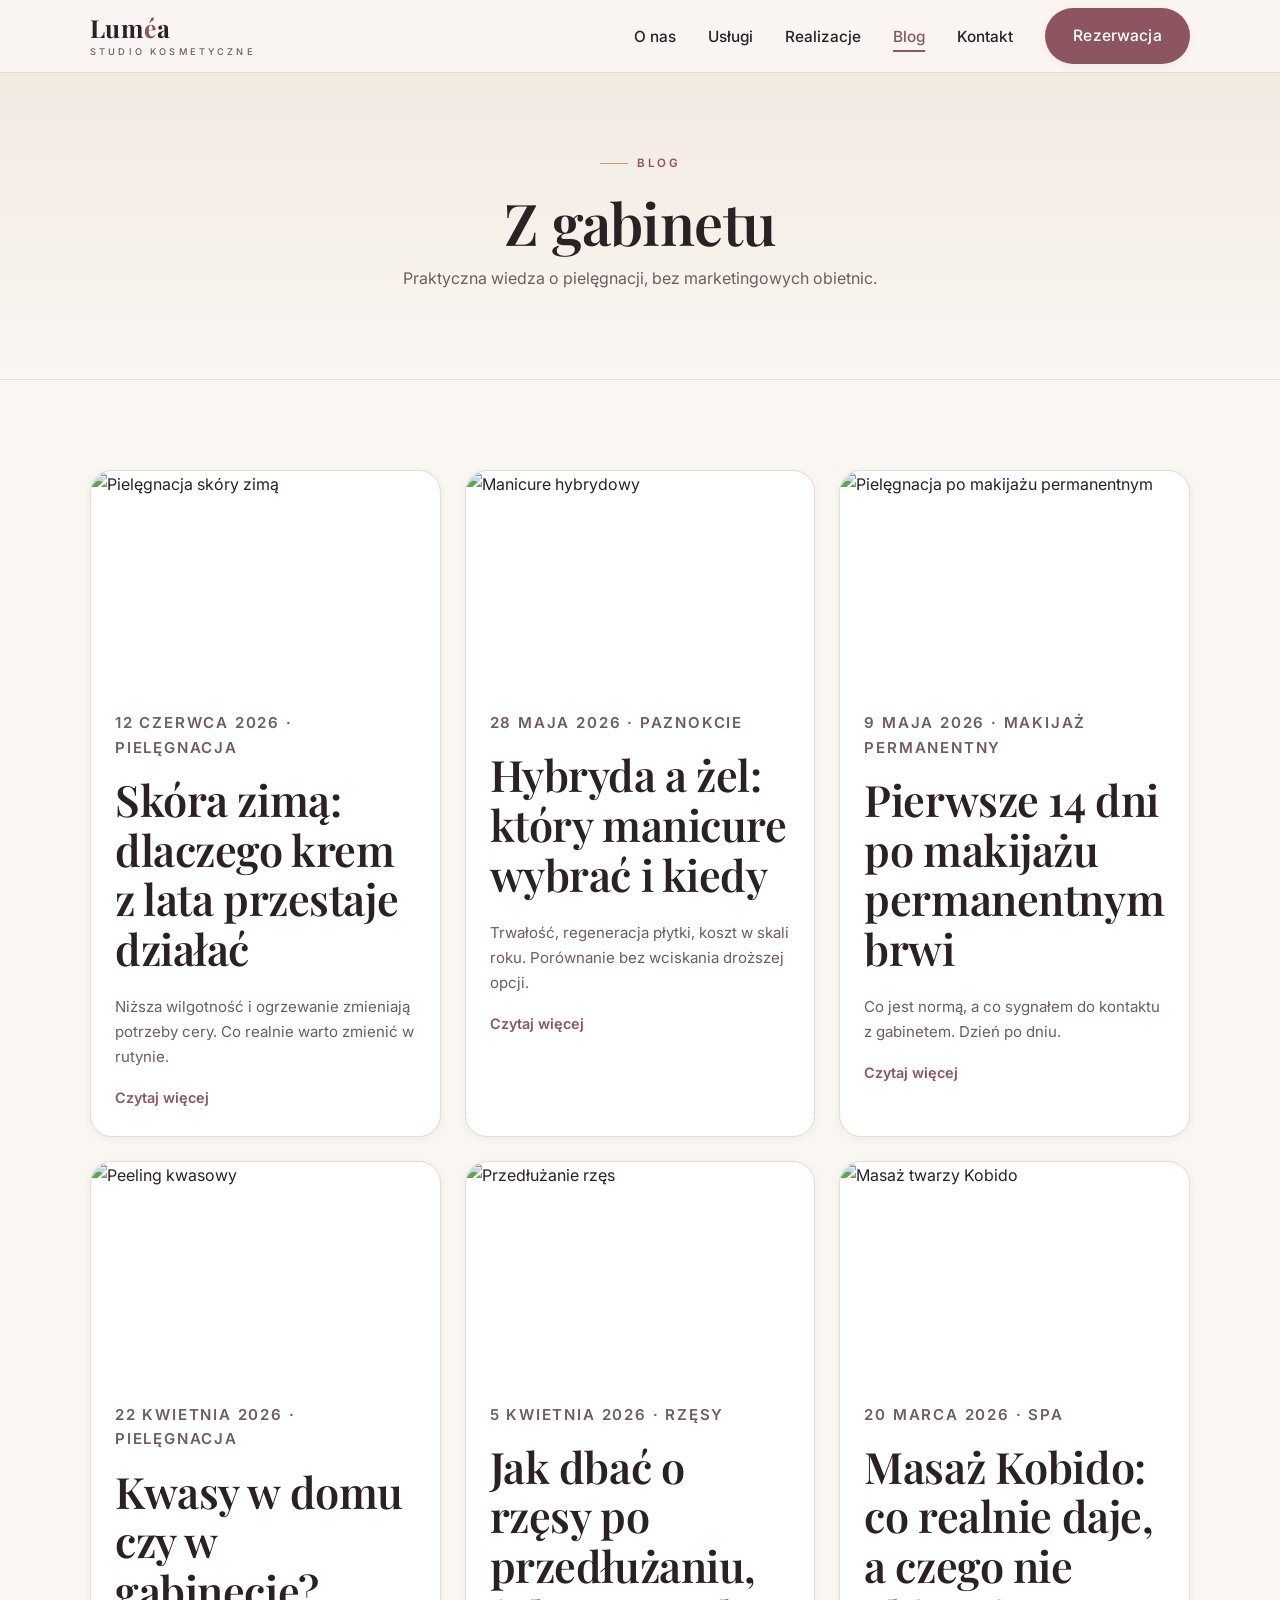
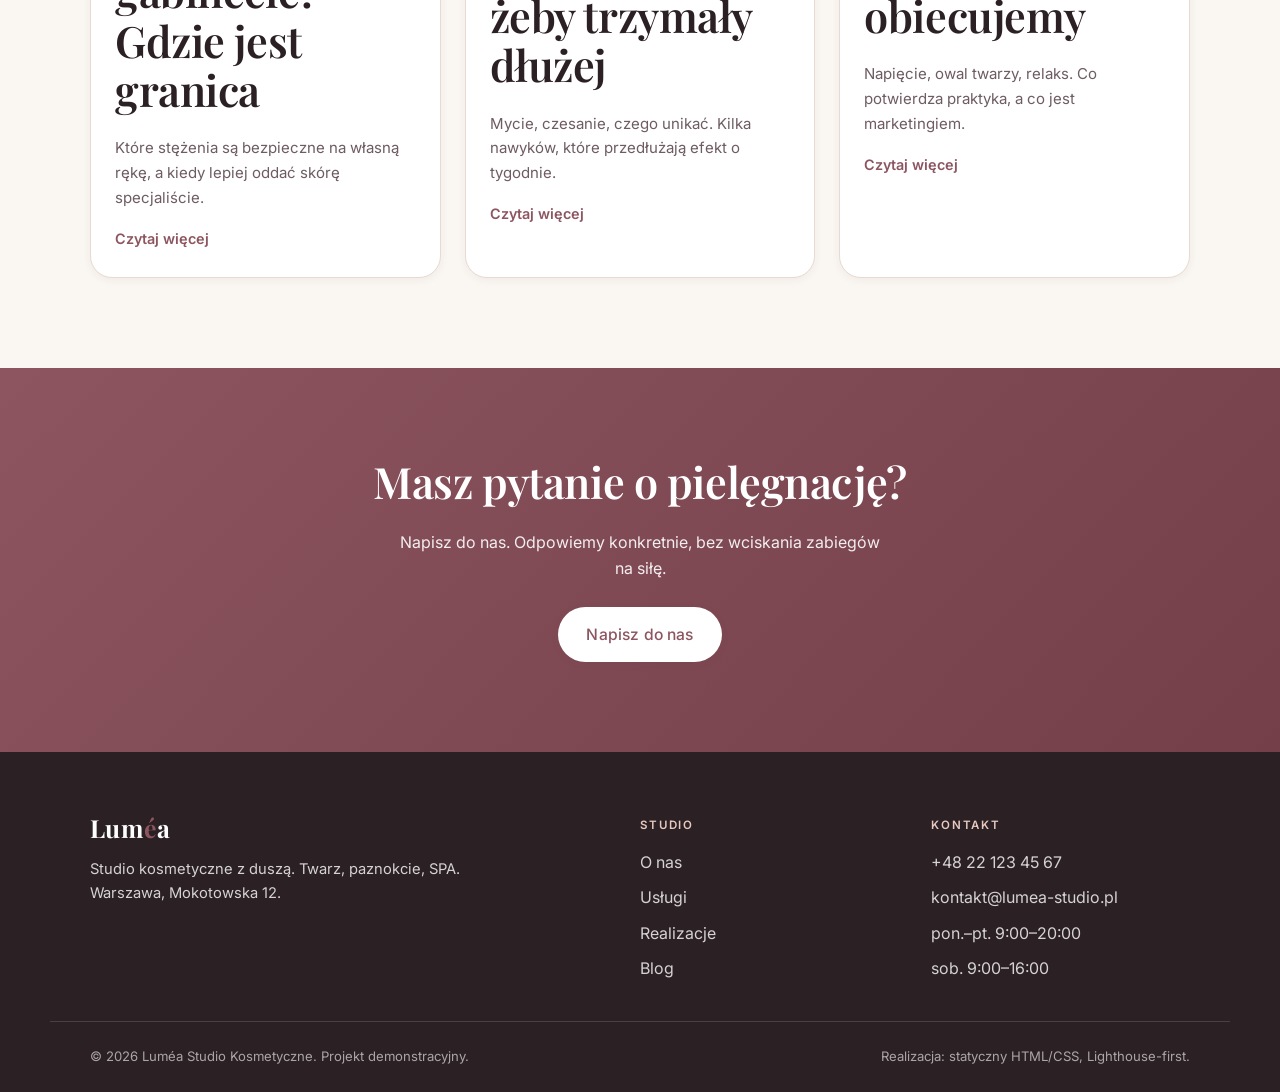
==== blog.html @ c66c1722 "Convert demo to a six-page site Client brief asks for 6 separate zakładki, so split the single-page " ====
<!DOCTYPE html>
<html lang="pl">
<head>
  <meta charset="UTF-8">
  <meta name="viewport" content="width=device-width, initial-scale=1">

  <title>Blog — porady kosmetyczne | Luméa Studio Kosmetyczne</title>
  <meta name="description" content="Praktyczna wiedza o pielęgnacji twarzy, paznokci i makijażu permanentnym, bez marketingowych obietnic. Blog studia kosmetycznego Luméa z Warszawy.">
  <meta name="theme-color" content="#8C5560">
  <link rel="canonical" href="https://lumea-studio.pl/blog.html">

  <meta property="og:type" content="website">
  <meta property="og:locale" content="pl_PL">
  <meta property="og:site_name" content="Luméa Studio Kosmetyczne">
  <meta property="og:title" content="Blog — porady kosmetyczne | Luméa">
  <meta property="og:description" content="Praktyczna wiedza o pielęgnacji, bez marketingowych obietnic.">
  <meta property="og:url" content="https://lumea-studio.pl/blog.html">

  <link rel="icon" href="favicon.svg" type="image/svg+xml">
  <link rel="preconnect" href="https://fonts.googleapis.com">
  <link rel="preconnect" href="https://fonts.gstatic.com" crossorigin>
  <link rel="stylesheet" href="https://fonts.googleapis.com/css2?family=Inter:wght@300;400;500;600&family=Playfair+Display:wght@500;600;700&display=optional">
  <link rel="stylesheet" href="css/styles.css">
</head>
<body>
  <a class="skip-link" href="#tresc">Przejdź do treści</a>

  <header class="site-header" id="top">
    <div class="container header-inner">
      <a class="brand" href="index.html">
        Lum<span class="brand-accent">é</span>a
        <small>studio kosmetyczne</small>
      </a>
      <nav class="main-nav" aria-label="Nawigacja główna">
        <button class="nav-toggle" aria-expanded="false" aria-controls="nav-list" aria-label="Otwórz menu">
          <span class="nav-toggle-bar"></span>
          <span class="nav-toggle-bar"></span>
          <span class="nav-toggle-bar"></span>
        </button>
        <ul class="nav-list" id="nav-list">
          <li><a href="o-nas.html">O nas</a></li>
          <li><a href="uslugi.html">Usługi</a></li>
          <li><a href="realizacje.html">Realizacje</a></li>
          <li><a href="blog.html" aria-current="page">Blog</a></li>
          <li><a href="kontakt.html">Kontakt</a></li>
          <li><a class="btn btn-primary nav-cta" href="kontakt.html">Rezerwacja</a></li>
        </ul>
      </nav>
    </div>
  </header>

  <main id="tresc">
    <section class="page-header">
      <div class="container">
        <p class="eyebrow">Blog</p>
        <h1>Z gabinetu</h1>
        <p class="page-header-sub">Praktyczna wiedza o pielęgnacji, bez marketingowych obietnic.</p>
      </div>
    </section>

    <section class="blog section" aria-label="Wpisy na blogu">
      <div class="container">
        <ul class="blog-grid">
          <li class="blog-card">
            <a href="blog.html" class="blog-link">
              <div class="blog-media">
                <img src="https://images.unsplash.com/photo-1521590832167-7bcbfaa6381f?auto=format&fit=crop&w=800&h=520&q=70" width="800" height="520" alt="Pielęgnacja skóry zimą" loading="lazy" decoding="async">
              </div>
              <div class="blog-body">
                <p class="blog-meta">12 czerwca 2026 · Pielęgnacja</p>
                <h2>Skóra zimą: dlaczego krem z lata przestaje działać</h2>
                <p>Niższa wilgotność i ogrzewanie zmieniają potrzeby cery. Co realnie warto zmienić w rutynie.</p>
                <span class="blog-more">Czytaj więcej</span>
              </div>
            </a>
          </li>
          <li class="blog-card">
            <a href="blog.html" class="blog-link">
              <div class="blog-media">
                <img src="https://images.unsplash.com/photo-1512496015851-a90fb38ba796?auto=format&fit=crop&w=800&h=520&q=70" width="800" height="520" alt="Manicure hybrydowy" loading="lazy" decoding="async">
              </div>
              <div class="blog-body">
                <p class="blog-meta">28 maja 2026 · Paznokcie</p>
                <h2>Hybryda a żel: który manicure wybrać i kiedy</h2>
                <p>Trwałość, regeneracja płytki, koszt w skali roku. Porównanie bez wciskania droższej opcji.</p>
                <span class="blog-more">Czytaj więcej</span>
              </div>
            </a>
          </li>
          <li class="blog-card">
            <a href="blog.html" class="blog-link">
              <div class="blog-media">
                <img src="https://images.unsplash.com/photo-1587729927069-ef3b7a5ab9b4?auto=format&fit=crop&w=800&h=520&q=70" width="800" height="520" alt="Pielęgnacja po makijażu permanentnym" loading="lazy" decoding="async">
              </div>
              <div class="blog-body">
                <p class="blog-meta">9 maja 2026 · Makijaż permanentny</p>
                <h2>Pierwsze 14 dni po makijażu permanentnym brwi</h2>
                <p>Co jest normą, a co sygnałem do kontaktu z gabinetem. Dzień po dniu.</p>
                <span class="blog-more">Czytaj więcej</span>
              </div>
            </a>
          </li>
          <li class="blog-card">
            <a href="blog.html" class="blog-link">
              <div class="blog-media">
                <img src="https://images.unsplash.com/photo-1706795033728-9232ef548a16?auto=format&fit=crop&w=800&h=520&q=70" width="800" height="520" alt="Peeling kwasowy" loading="lazy" decoding="async">
              </div>
              <div class="blog-body">
                <p class="blog-meta">22 kwietnia 2026 · Pielęgnacja</p>
                <h2>Kwasy w domu czy w gabinecie? Gdzie jest granica</h2>
                <p>Które stężenia są bezpieczne na własną rękę, a kiedy lepiej oddać skórę specjaliście.</p>
                <span class="blog-more">Czytaj więcej</span>
              </div>
            </a>
          </li>
          <li class="blog-card">
            <a href="blog.html" class="blog-link">
              <div class="blog-media">
                <img src="https://images.unsplash.com/photo-1634449571010-02389ed0f9b0?auto=format&fit=crop&w=800&h=520&q=70" width="800" height="520" alt="Przedłużanie rzęs" loading="lazy" decoding="async">
              </div>
              <div class="blog-body">
                <p class="blog-meta">5 kwietnia 2026 · Rzęsy</p>
                <h2>Jak dbać o rzęsy po przedłużaniu, żeby trzymały dłużej</h2>
                <p>Mycie, czesanie, czego unikać. Kilka nawyków, które przedłużają efekt o tygodnie.</p>
                <span class="blog-more">Czytaj więcej</span>
              </div>
            </a>
          </li>
          <li class="blog-card">
            <a href="blog.html" class="blog-link">
              <div class="blog-media">
                <img src="https://images.unsplash.com/photo-1531299244174-d247dd4e5a66?auto=format&fit=crop&w=800&h=520&q=70" width="800" height="520" alt="Masaż twarzy Kobido" loading="lazy" decoding="async">
              </div>
              <div class="blog-body">
                <p class="blog-meta">20 marca 2026 · SPA</p>
                <h2>Masaż Kobido: co realnie daje, a czego nie obiecujemy</h2>
                <p>Napięcie, owal twarzy, relaks. Co potwierdza praktyka, a co jest marketingiem.</p>
                <span class="blog-more">Czytaj więcej</span>
              </div>
            </a>
          </li>
        </ul>
      </div>
    </section>

    <section class="cta-band section">
      <div class="container">
        <h2>Masz pytanie o pielęgnację?</h2>
        <p>Napisz do nas. Odpowiemy konkretnie, bez wciskania zabiegów na siłę.</p>
        <a class="btn btn-primary" href="kontakt.html">Napisz do nas</a>
      </div>
    </section>
  </main>

  <footer class="site-footer">
    <div class="container footer-grid">
      <div class="footer-brand">
        <p class="brand">Lum<span class="brand-accent">é</span>a</p>
        <p>Studio kosmetyczne z duszą. Twarz, paznokcie, SPA. Warszawa, Mokotowska 12.</p>
      </div>
      <nav class="footer-nav" aria-label="Stopka">
        <p class="footer-head">Studio</p>
        <ul>
          <li><a href="o-nas.html">O nas</a></li>
          <li><a href="uslugi.html">Usługi</a></li>
          <li><a href="realizacje.html">Realizacje</a></li>
          <li><a href="blog.html">Blog</a></li>
        </ul>
      </nav>
      <div class="footer-contact">
        <p class="footer-head">Kontakt</p>
        <ul>
          <li><a href="tel:+48221234567">+48 22 123 45 67</a></li>
          <li><a href="mailto:kontakt@lumea-studio.pl">kontakt@lumea-studio.pl</a></li>
          <li>pon.–pt. 9:00–20:00</li>
          <li>sob. 9:00–16:00</li>
        </ul>
      </div>
    </div>
    <div class="container footer-bottom">
      <p>© 2026 Luméa Studio Kosmetyczne. Projekt demonstracyjny.</p>
      <p>Realizacja: statyczny HTML/CSS, Lighthouse-first.</p>
    </div>
  </footer>

  <script src="js/main.js" defer></script>
</body>
</html>
---- css/styles.css ----
/* =========================================================
   Luméa — premium beauty salon demo
   Design tokens, mobile-first, Soft-UI premium aesthetic
   ========================================================= */

:root {
  /* Palette: ivory + espresso + rose-gold + warm gold accent */
  --ivory: #FAF6F2;
  --cream: #F2E9E1;
  --white: #FFFFFF;
  --ink: #2B2024;          /* primary text, ~13:1 on ivory */
  --ink-soft: #6E5C61;     /* secondary text */
  --rose: #B0727C;         /* brand tint */
  --rose-deep: #8C5560;    /* filled buttons / links, white text AA 5.8:1 */
  --rose-press: #743f49;
  --gold: #BFA06A;         /* thin flourishes, eyebrow lines */
  --border: #E8DAD2;
  --shadow-sm: 0 2px 8px rgba(74, 47, 53, .06);
  --shadow-md: 0 12px 32px rgba(74, 47, 53, .12);
  --shadow-lg: 0 24px 60px rgba(74, 47, 53, .18);

  --radius: 14px;
  --radius-lg: 22px;

  --font-display: "Playfair Display", Georgia, "Times New Roman", serif;
  --font-body: "Inter", system-ui, -apple-system, "Segoe UI", Roboto, sans-serif;

  --container: 1180px;
  --space-section: clamp(3.5rem, 7vw, 6.5rem);

  --ease: cubic-bezier(.22, .61, .36, 1);
}

/* ---------- Reset / base ---------- */
*, *::before, *::after { box-sizing: border-box; }

html { scroll-behavior: smooth; -webkit-text-size-adjust: 100%; }

body {
  margin: 0;
  font-family: var(--font-body);
  font-size: 1rem;
  line-height: 1.65;
  color: var(--ink);
  background: var(--ivory);
  -webkit-font-smoothing: antialiased;
}

img, iframe { display: block; max-width: 100%; }
img { height: auto; }

a { color: var(--rose-deep); text-decoration: none; transition: color .2s var(--ease); }
a:hover { color: var(--rose-press); }

h1, h2, h3 {
  font-family: var(--font-display);
  font-weight: 600;
  line-height: 1.15;
  color: var(--ink);
  margin: 0 0 .5em;
  letter-spacing: -.01em;
}

h1 { font-size: clamp(2.2rem, 6vw, 3.6rem); }
h2 { font-size: clamp(1.8rem, 4vw, 2.7rem); }
h3 { font-size: 1.3rem; }

p { margin: 0 0 1rem; }

:focus-visible {
  outline: 3px solid var(--rose-deep);
  outline-offset: 3px;
  border-radius: 4px;
}

.container {
  width: 100%;
  max-width: var(--container);
  margin-inline: auto;
  padding-inline: clamp(1.1rem, 4vw, 2.5rem);
}

.section { padding-block: var(--space-section); }
.section-muted { background: var(--cream); }

.eyebrow {
  display: inline-flex;
  align-items: center;
  gap: .6rem;
  font-family: var(--font-body);
  text-transform: uppercase;
  letter-spacing: .22em;
  font-size: .72rem;
  font-weight: 600;
  color: var(--rose-deep);
  margin: 0 0 1rem;
}
.eyebrow::before {
  content: "";
  width: 28px;
  height: 1px;
  background: var(--gold);
}

.section-head { max-width: 640px; margin-bottom: clamp(2rem, 4vw, 3rem); }
.section-sub { color: var(--ink-soft); margin: 0; }

.skip-link {
  position: absolute;
  left: -999px;
  top: 0;
  background: var(--ink);
  color: var(--white);
  padding: .7rem 1.1rem;
  border-radius: 0 0 var(--radius) 0;
  z-index: 200;
}
.skip-link:focus { left: 0; color: var(--white); }

/* ---------- Buttons ---------- */
.btn {
  display: inline-flex;
  align-items: center;
  justify-content: center;
  gap: .5rem;
  min-height: 48px;
  padding: .85rem 1.7rem;
  border-radius: 999px;
  font-weight: 500;
  font-size: .98rem;
  letter-spacing: .01em;
  cursor: pointer;
  border: 1px solid transparent;
  transition: transform .2s var(--ease), background-color .2s var(--ease), box-shadow .2s var(--ease), color .2s var(--ease);
}
.btn:active { transform: translateY(1px) scale(.99); }

.btn-primary {
  background: var(--rose-deep);
  color: var(--white);
  box-shadow: var(--shadow-sm);
}
.btn-primary:hover { background: var(--rose-press); color: var(--white); box-shadow: var(--shadow-md); }

.btn-ghost {
  background: transparent;
  color: var(--white);
  border-color: rgba(255, 255, 255, .7);
}
.btn-ghost:hover { background: rgba(255, 255, 255, .14); color: var(--white); }

.btn-block { width: 100%; }

/* ---------- Header / nav ---------- */
.site-header {
  position: sticky;
  top: 0;
  z-index: 100;
  background: rgba(250, 246, 242, .9);
  backdrop-filter: saturate(140%) blur(10px);
  border-bottom: 1px solid var(--border);
}
.header-inner {
  display: flex;
  align-items: center;
  justify-content: space-between;
  min-height: 72px;
}

.brand {
  font-family: var(--font-display);
  font-weight: 700;
  font-size: 1.55rem;
  color: var(--ink);
  line-height: 1;
  letter-spacing: .02em;
}
.brand:hover { color: var(--ink); }
.brand-accent { color: var(--rose-deep); }
.brand small {
  display: block;
  font-family: var(--font-body);
  font-weight: 500;
  font-size: .58rem;
  letter-spacing: .34em;
  text-transform: uppercase;
  color: var(--ink-soft);
  margin-top: .35rem;
}

.nav-toggle {
  display: inline-flex;
  flex-direction: column;
  justify-content: center;
  gap: 5px;
  width: 48px;
  height: 48px;
  padding: 0 11px;
  background: transparent;
  border: 1px solid var(--border);
  border-radius: 12px;
  cursor: pointer;
}
.nav-toggle-bar {
  height: 2px;
  width: 100%;
  background: var(--ink);
  border-radius: 2px;
  transition: transform .25s var(--ease), opacity .2s var(--ease);
}
.nav-toggle[aria-expanded="true"] .nav-toggle-bar:nth-child(1) { transform: translateY(7px) rotate(45deg); }
.nav-toggle[aria-expanded="true"] .nav-toggle-bar:nth-child(2) { opacity: 0; }
.nav-toggle[aria-expanded="true"] .nav-toggle-bar:nth-child(3) { transform: translateY(-7px) rotate(-45deg); }

.nav-list {
  list-style: none;
  margin: 0;
  padding: 0;
}

/* mobile: collapsible panel */
@media (max-width: 859px) {
  .nav-list {
    position: fixed;
    inset: 72px 0 auto 0;
    background: var(--ivory);
    border-bottom: 1px solid var(--border);
    box-shadow: var(--shadow-md);
    display: grid;
    gap: .25rem;
    padding: 1rem clamp(1.1rem, 4vw, 2.5rem) 1.5rem;
    transform: translateY(-12px);
    opacity: 0;
    pointer-events: none;
    transition: transform .25s var(--ease), opacity .25s var(--ease);
  }
  .nav-list.is-open { transform: translateY(0); opacity: 1; pointer-events: auto; }
  .nav-list a:not(.btn) {
    display: block;
    padding: .8rem .25rem;
    color: var(--ink);
    font-weight: 500;
    border-bottom: 1px solid var(--border);
  }
  .nav-cta { margin-top: .75rem; }
}

@media (min-width: 860px) {
  .nav-toggle { display: none; }
  .nav-list {
    display: flex;
    align-items: center;
    gap: 2rem;
  }
  .nav-list a:not(.btn) {
    color: var(--ink);
    font-weight: 500;
    font-size: .96rem;
    position: relative;
  }
  .nav-list a:not(.btn)::after {
    content: "";
    position: absolute;
    left: 0; bottom: -6px;
    width: 0; height: 2px;
    background: var(--rose-deep);
    transition: width .25s var(--ease);
  }
  .nav-list a:not(.btn):hover::after { width: 100%; }
}

/* ---------- Hero ---------- */
.hero {
  position: relative;
  min-height: min(86vh, 760px);
  display: grid;
  isolation: isolate;
  color: var(--white);
}
.hero-slider, .hero-slide { position: absolute; inset: 0; }
.hero-slide {
  margin: 0;
  opacity: 0;
  transition: opacity .9s var(--ease);
}
.hero-slide.is-active { opacity: 1; }
.hero-slide img { width: 100%; height: 100%; object-fit: cover; }

.hero-overlay {
  position: relative;
  z-index: 2;
  display: flex;
  align-items: center;
  min-height: inherit;
  background: linear-gradient(105deg, rgba(43, 32, 36, .72) 0%, rgba(43, 32, 36, .45) 45%, rgba(43, 32, 36, .15) 100%);
}
.hero-content { max-width: 620px; padding-block: clamp(3rem, 8vw, 5rem); }
.hero .eyebrow { color: #F4D9CE; }
.hero .eyebrow::before { background: var(--gold); }
.hero h1 { color: var(--white); margin-bottom: 1rem; }
.hero-lead { font-size: clamp(1.05rem, 2.2vw, 1.25rem); color: rgba(255, 255, 255, .92); max-width: 48ch; }
.hero-actions { display: flex; flex-wrap: wrap; gap: .9rem; margin-top: 2rem; }

.hero-dots {
  position: absolute;
  z-index: 3;
  bottom: 1.5rem;
  left: 50%;
  transform: translateX(-50%);
  display: flex;
  gap: .6rem;
}
.hero-dot {
  display: grid;
  place-items: center;
  width: 24px; height: 24px;
  padding: 0;
  border: none;
  background: transparent;
  cursor: pointer;
}
.hero-dot::after {
  content: "";
  width: 11px; height: 11px;
  border-radius: 50%;
  border: 1px solid rgba(255, 255, 255, .8);
  background: transparent;
  transition: background-color .25s var(--ease), transform .25s var(--ease);
}
.hero-dot.is-active::after { background: var(--white); transform: scale(1.15); }

/* ---------- About ---------- */
.about-grid {
  display: grid;
  gap: clamp(2rem, 5vw, 4rem);
  align-items: center;
}
.about-media img {
  width: 100%;
  border-radius: var(--radius-lg);
  box-shadow: var(--shadow-md);
  object-fit: cover;
}
.about-text p { color: var(--ink-soft); max-width: 56ch; }

.stats {
  list-style: none;
  display: flex;
  flex-wrap: wrap;
  gap: 2rem;
  margin: 2rem 0 0;
  padding: 1.6rem 0 0;
  border-top: 1px solid var(--border);
}
.stats strong {
  display: block;
  font-family: var(--font-display);
  font-size: 1.9rem;
  color: var(--rose-deep);
  font-feature-settings: "tnum" 1;
}
.stats span { font-size: .85rem; color: var(--ink-soft); }

@media (min-width: 820px) {
  .about-grid { grid-template-columns: 0.85fr 1fr; }
}

/* ---------- Services ---------- */
.service-grid {
  list-style: none;
  margin: 0; padding: 0;
  display: grid;
  gap: 1.5rem;
  grid-template-columns: 1fr;
}
.service-card {
  background: var(--white);
  border: 1px solid var(--border);
  border-radius: var(--radius-lg);
  overflow: hidden;
  box-shadow: var(--shadow-sm);
  transition: transform .25s var(--ease), box-shadow .25s var(--ease);
}
.service-card:hover { transform: translateY(-4px); box-shadow: var(--shadow-md); }
.service-media { aspect-ratio: 4 / 3; overflow: hidden; }
.service-media img { width: 100%; height: 100%; object-fit: cover; transition: transform .5s var(--ease); }
.service-card:hover .service-media img { transform: scale(1.05); }
.service-body { padding: 1.4rem 1.5rem 1.6rem; }
.service-body p { color: var(--ink-soft); font-size: .95rem; margin-bottom: .8rem; }
.service-price {
  font-family: var(--font-display);
  font-size: 1.15rem;
  color: var(--rose-deep);
  font-weight: 600;
  margin: 0;
}

@media (min-width: 620px) { .service-grid { grid-template-columns: repeat(2, 1fr); } }
@media (min-width: 980px) { .service-grid { grid-template-columns: repeat(3, 1fr); } }

/* ---------- Gallery ---------- */
.gallery-grid {
  list-style: none;
  margin: 0; padding: 0;
  display: grid;
  gap: 1rem;
  grid-template-columns: repeat(2, 1fr);
}
.gallery-item {
  display: block;
  padding: 0;
  border: none;
  background: none;
  cursor: pointer;
  border-radius: var(--radius);
  overflow: hidden;
  aspect-ratio: 4 / 5;
}
.gallery-item img {
  width: 100%; height: 100%;
  object-fit: cover;
  transition: transform .5s var(--ease), filter .3s var(--ease);
}
.gallery-item:hover img { transform: scale(1.06); filter: brightness(.93); }

@media (min-width: 760px) { .gallery-grid { grid-template-columns: repeat(3, 1fr); } }

/* ---------- Testimonials ---------- */
.testi-grid {
  list-style: none;
  margin: 0; padding: 0;
  display: grid;
  gap: 1.5rem;
  grid-template-columns: 1fr;
}
.testi-card {
  background: var(--white);
  border: 1px solid var(--border);
  border-radius: var(--radius-lg);
  padding: 2rem 1.8rem;
  box-shadow: var(--shadow-sm);
}
.testi-quote {
  font-family: var(--font-display);
  font-size: 1.15rem;
  font-style: italic;
  color: var(--ink);
  line-height: 1.5;
}
.testi-quote::before { content: "“"; color: var(--gold); font-size: 1.6em; line-height: 0; vertical-align: -.35em; margin-right: .1em; }
.testi-author { font-weight: 600; margin: 1rem 0 0; }
.testi-author span { display: block; font-weight: 400; font-size: .85rem; color: var(--ink-soft); }

@media (min-width: 760px) { .testi-grid { grid-template-columns: repeat(3, 1fr); } }

/* ---------- Blog ---------- */
.blog-grid {
  list-style: none;
  margin: 0; padding: 0;
  display: grid;
  gap: 1.5rem;
  grid-template-columns: 1fr;
}
.blog-card {
  background: var(--white);
  border: 1px solid var(--border);
  border-radius: var(--radius-lg);
  overflow: hidden;
  box-shadow: var(--shadow-sm);
  transition: transform .25s var(--ease), box-shadow .25s var(--ease);
}
.blog-card:hover { transform: translateY(-4px); box-shadow: var(--shadow-md); }
.blog-link { display: block; color: inherit; }
.blog-link:hover { color: inherit; }
.blog-media { aspect-ratio: 8 / 5; overflow: hidden; }
.blog-media img { width: 100%; height: 100%; object-fit: cover; transition: transform .5s var(--ease); }
.blog-card:hover .blog-media img { transform: scale(1.05); }
.blog-body { padding: 1.4rem 1.5rem 1.6rem; }
.blog-meta { text-transform: uppercase; letter-spacing: .12em; font-size: .72rem; color: var(--rose-deep); font-weight: 600; margin-bottom: .5rem; }
.blog-body h3 { font-size: 1.2rem; margin-bottom: .5rem; }
.blog-body p { color: var(--ink-soft); font-size: .94rem; margin-bottom: .9rem; }
.blog-more { font-weight: 600; color: var(--rose-deep); font-size: .9rem; }
.blog-link:hover .blog-more { color: var(--rose-press); }

@media (min-width: 760px) { .blog-grid { grid-template-columns: repeat(3, 1fr); } }

/* ---------- Contact ---------- */
.contact-grid {
  display: grid;
  gap: clamp(2rem, 5vw, 3.5rem);
}
.contact-info p { color: var(--ink-soft); }
.contact-list {
  list-style: none;
  margin: 1.5rem 0;
  padding: 0;
  display: grid;
  gap: 1rem;
}
.contact-list li { display: grid; gap: .1rem; }
.contact-label {
  text-transform: uppercase;
  letter-spacing: .14em;
  font-size: .7rem;
  font-weight: 600;
  color: var(--ink-soft);
}
.map-embed {
  margin-top: 1.5rem;
  border-radius: var(--radius);
  overflow: hidden;
  border: 1px solid var(--border);
  box-shadow: var(--shadow-sm);
}
.map-embed iframe { width: 100%; height: 320px; border: 0; }

.contact-form {
  background: var(--white);
  border: 1px solid var(--border);
  border-radius: var(--radius-lg);
  padding: clamp(1.5rem, 4vw, 2.2rem);
  box-shadow: var(--shadow-md);
}
.field { margin-bottom: 1.1rem; }
.field-row { display: grid; gap: 1.1rem; }
.field label {
  display: block;
  font-weight: 500;
  font-size: .9rem;
  margin-bottom: .4rem;
}
.req { color: var(--rose-deep); }
.field input, .field select, .field textarea {
  width: 100%;
  min-height: 48px;
  padding: .7rem .9rem;
  font: inherit;
  color: var(--ink);
  background: var(--ivory);
  border: 1px solid var(--border);
  border-radius: var(--radius);
  transition: border-color .2s var(--ease), box-shadow .2s var(--ease);
}
.field textarea { resize: vertical; min-height: 120px; }
.field input:focus, .field select:focus, .field textarea:focus {
  outline: none;
  border-color: var(--rose-deep);
  box-shadow: 0 0 0 3px rgba(140, 85, 96, .18);
}
.field.has-error input, .field.has-error select, .field.has-error textarea { border-color: #C0392B; }
.field-error { color: #B03326; font-size: .82rem; margin: .35rem 0 0; }
.form-note { font-size: .8rem; color: var(--ink-soft); margin: .9rem 0 0; }
.form-status { border-radius: var(--radius); padding: .85rem 1rem; margin: 0 0 1.2rem; font-size: .92rem; }
.form-status.is-success { background: #EAF4EC; color: #2C6E40; border: 1px solid #BFE0C7; }

@media (min-width: 560px) { .field-row { grid-template-columns: 1fr 1fr; } }
@media (min-width: 920px) { .contact-grid { grid-template-columns: 1fr 1fr; } }

/* ---------- Footer ---------- */
.site-footer {
  background: var(--ink);
  color: rgba(255, 255, 255, .8);
  padding-block: clamp(2.5rem, 5vw, 4rem) 1.5rem;
}
.footer-grid {
  display: grid;
  gap: 2rem;
  grid-template-columns: 1fr;
}
.site-footer .brand { color: var(--white); }
.footer-brand p:not(.brand) { max-width: 42ch; font-size: .92rem; margin-top: .8rem; }
.footer-head {
  text-transform: uppercase;
  letter-spacing: .16em;
  font-size: .72rem;
  font-weight: 600;
  color: #E7C9C0;
  margin-bottom: .9rem;
}
.footer-nav ul, .footer-contact ul { list-style: none; margin: 0; padding: 0; display: grid; gap: .55rem; }
.site-footer a { color: rgba(255, 255, 255, .8); }
.site-footer a:hover { color: var(--white); }
.footer-bottom {
  display: flex;
  flex-wrap: wrap;
  justify-content: space-between;
  gap: .5rem;
  margin-top: 2.5rem;
  padding-top: 1.5rem;
  border-top: 1px solid rgba(255, 255, 255, .14);
  font-size: .82rem;
  color: rgba(255, 255, 255, .6);
}
.footer-bottom p { margin: 0; }

@media (min-width: 760px) { .footer-grid { grid-template-columns: 2fr 1fr 1fr; } }

/* ---------- Lightbox ---------- */
.lightbox {
  position: fixed;
  inset: 0;
  z-index: 300;
  display: flex;
  align-items: center;
  justify-content: center;
  padding: 1.5rem;
  background: rgba(28, 18, 22, .9);
}
.lightbox[hidden] { display: none; }
.lightbox-img {
  max-width: min(92vw, 1100px);
  max-height: 88vh;
  border-radius: var(--radius);
  box-shadow: var(--shadow-lg);
}
.lightbox-close {
  position: absolute;
  top: 1rem; right: 1.2rem;
  width: 48px; height: 48px;
  font-size: 2rem;
  line-height: 1;
  color: var(--white);
  background: rgba(255, 255, 255, .12);
  border: 1px solid rgba(255, 255, 255, .3);
  border-radius: 50%;
  cursor: pointer;
}
.lightbox-close:hover { background: rgba(255, 255, 255, .22); }

/* ---------- Scroll offset for sticky header ---------- */
section[id] { scroll-margin-top: 84px; }

/* ---------- Active nav state (multi-page) ---------- */
.nav-list a[aria-current="page"] { color: var(--rose-deep); }
@media (min-width: 860px) {
  .nav-list a[aria-current="page"]::after { width: 100%; }
}

/* ---------- Page header (subpages) ---------- */
.page-header {
  background: linear-gradient(180deg, var(--cream), var(--ivory));
  border-bottom: 1px solid var(--border);
  padding-block: clamp(2.5rem, 6vw, 4.5rem);
  text-align: center;
}
.page-header .eyebrow { justify-content: center; }
.page-header h1 { margin: 0 0 .6rem; }
.page-header-sub { color: var(--ink-soft); max-width: 56ch; margin-inline: auto; }

/* ---------- Secondary / outline button (light backgrounds) ---------- */
.btn-outline {
  background: transparent;
  color: var(--rose-deep);
  border-color: var(--rose-deep);
}
.btn-outline:hover { background: var(--rose-deep); color: var(--white); }

.section-actions { text-align: center; margin-top: clamp(2rem, 4vw, 2.8rem); }
.section-actions.is-left { text-align: left; }

/* ---------- CTA band ---------- */
.cta-band {
  text-align: center;
  background: linear-gradient(135deg, var(--rose-deep), var(--rose-press));
  color: var(--white);
}
.cta-band h2 { color: var(--white); }
.cta-band p { color: rgba(255, 255, 255, .9); max-width: 48ch; margin-inline: auto; margin-bottom: 1.6rem; }
.cta-band .btn-primary { background: var(--white); color: var(--rose-deep); }
.cta-band .btn-primary:hover { background: var(--ivory); color: var(--rose-press); }

/* ---------- Values block (O nas) ---------- */
.values-grid {
  list-style: none;
  margin: 0; padding: 0;
  display: grid;
  gap: 1.5rem;
  grid-template-columns: 1fr;
}
.values-grid li {
  background: var(--white);
  border: 1px solid var(--border);
  border-radius: var(--radius-lg);
  padding: 1.8rem 1.6rem;
  box-shadow: var(--shadow-sm);
}
.values-grid h3 { font-size: 1.15rem; margin-bottom: .5rem; }
.values-grid p { color: var(--ink-soft); font-size: .95rem; margin: 0; }
@media (min-width: 760px) { .values-grid { grid-template-columns: repeat(3, 1fr); } }

/* ---------- Reduced motion ---------- */
@media (prefers-reduced-motion: reduce) {
  html { scroll-behavior: auto; }
  *, *::before, *::after {
    animation-duration: .001ms !important;
    transition-duration: .001ms !important;
  }
  .hero-slide { transition: none; }
}
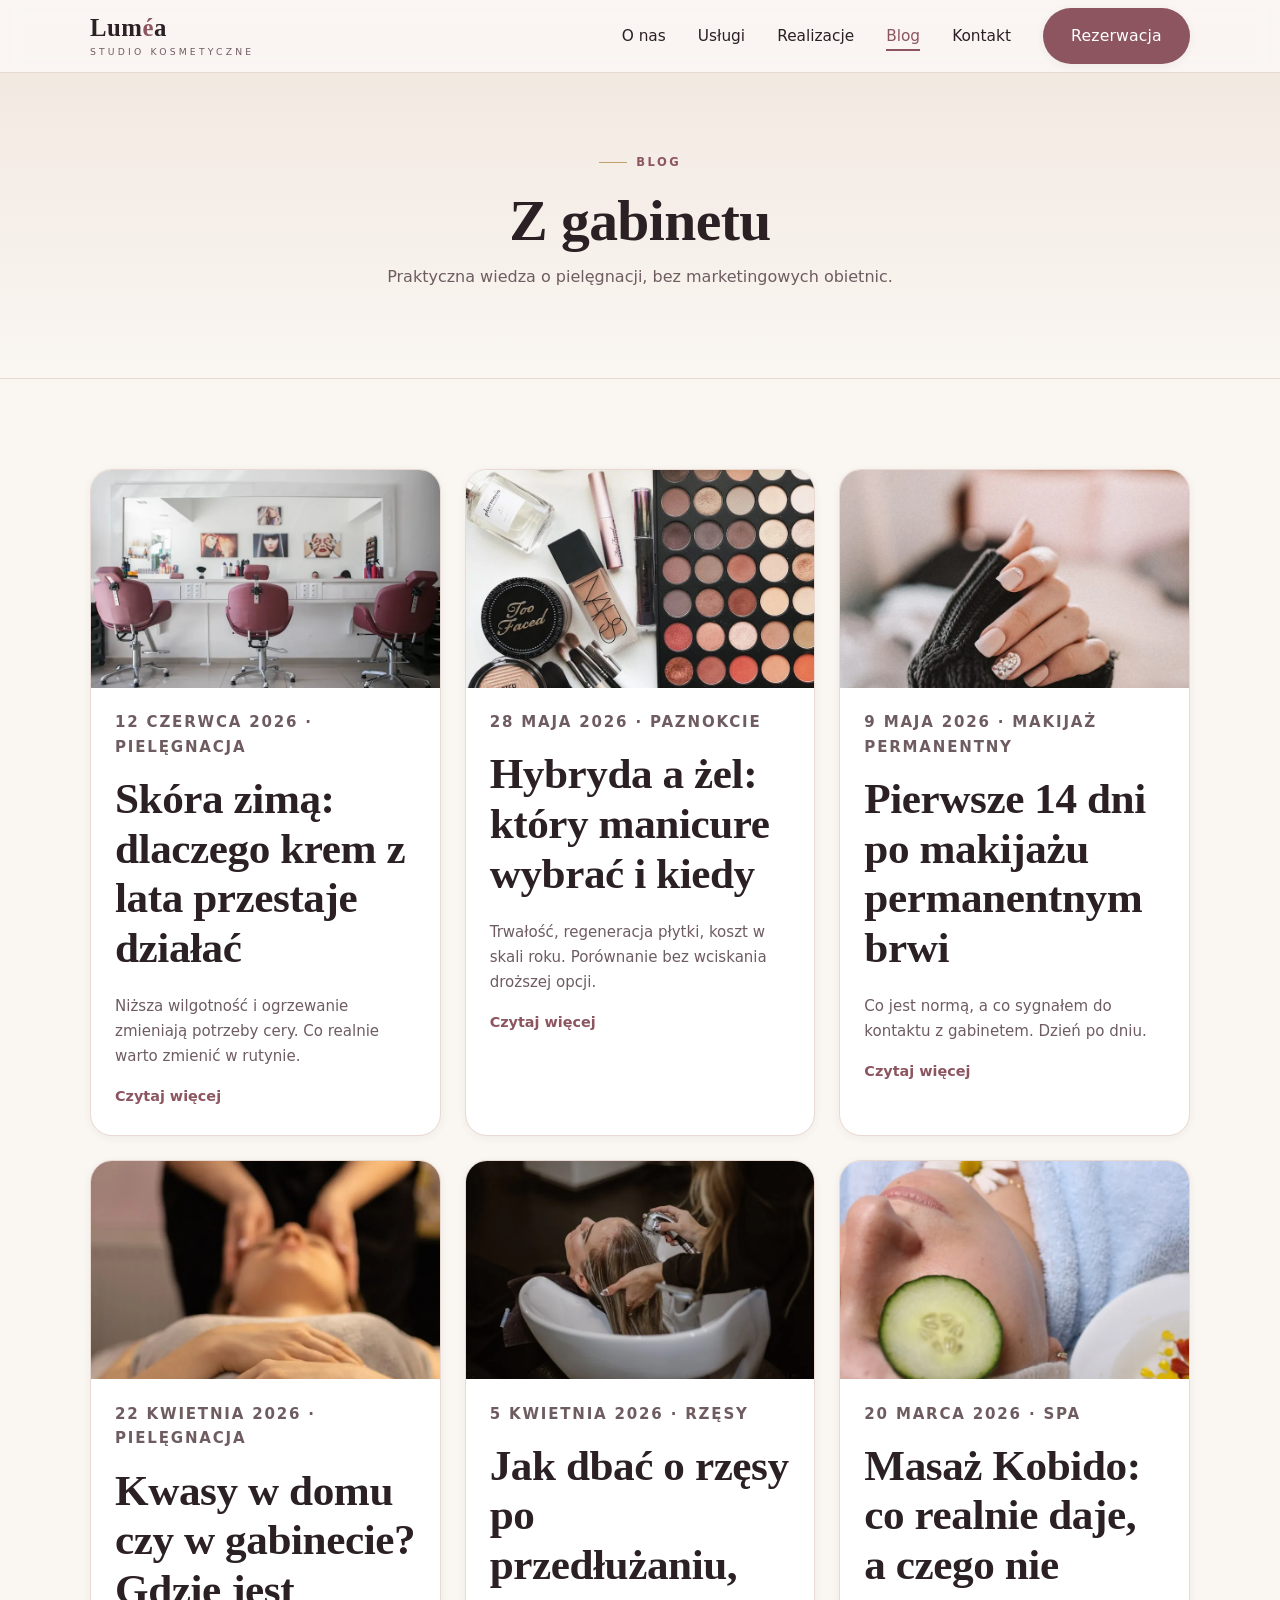
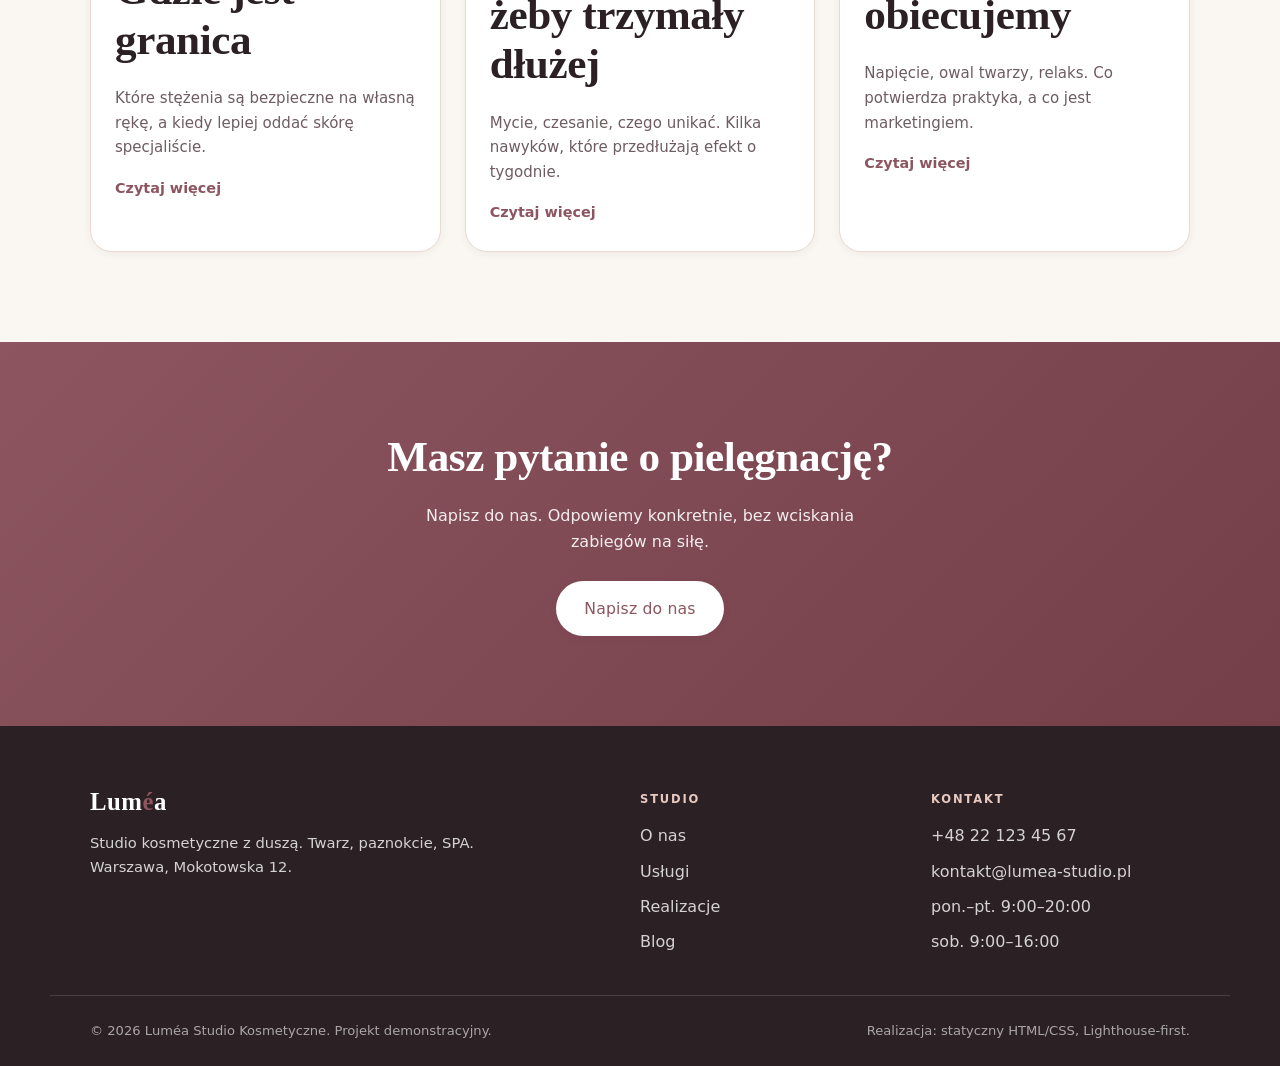
==== commit 52de9818: "Self-host fonts and images for mobile performance Mobile Performance was 73 (LCP 5.6s) because the h" ====
--- a/blog.html
+++ b/blog.html
@@ -7,19 +7,16 @@
   <title>Blog — porady kosmetyczne | Luméa Studio Kosmetyczne</title>
   <meta name="description" content="Praktyczna wiedza o pielęgnacji twarzy, paznokci i makijażu permanentnym, bez marketingowych obietnic. Blog studia kosmetycznego Luméa z Warszawy.">
   <meta name="theme-color" content="#8C5560">
-  <link rel="canonical" href="https://lumea-studio.pl/blog.html">
+  <link rel="canonical" href="https://salon.helban.dev/blog.html">
 
   <meta property="og:type" content="website">
   <meta property="og:locale" content="pl_PL">
   <meta property="og:site_name" content="Luméa Studio Kosmetyczne">
   <meta property="og:title" content="Blog — porady kosmetyczne | Luméa">
   <meta property="og:description" content="Praktyczna wiedza o pielęgnacji, bez marketingowych obietnic.">
-  <meta property="og:url" content="https://lumea-studio.pl/blog.html">
+  <meta property="og:url" content="https://salon.helban.dev/blog.html">
 
   <link rel="icon" href="favicon.svg" type="image/svg+xml">
-  <link rel="preconnect" href="https://fonts.googleapis.com">
-  <link rel="preconnect" href="https://fonts.gstatic.com" crossorigin>
-  <link rel="stylesheet" href="https://fonts.googleapis.com/css2?family=Inter:wght@300;400;500;600&family=Playfair+Display:wght@500;600;700&display=optional">
   <link rel="stylesheet" href="css/styles.css">
 </head>
 <body>
@@ -64,7 +61,7 @@
           <li class="blog-card">
             <a href="blog.html" class="blog-link">
               <div class="blog-media">
-                <img src="https://images.unsplash.com/photo-1521590832167-7bcbfaa6381f?auto=format&fit=crop&w=800&h=520&q=70" width="800" height="520" alt="Pielęgnacja skóry zimą" loading="lazy" decoding="async">
+                <img src="img/1521590832167-7bcbfaa6381f-w800-h520.webp" width="800" height="520" alt="Pielęgnacja skóry zimą" loading="lazy" decoding="async">
               </div>
               <div class="blog-body">
                 <p class="blog-meta">12 czerwca 2026 · Pielęgnacja</p>
@@ -77,7 +74,7 @@
           <li class="blog-card">
             <a href="blog.html" class="blog-link">
               <div class="blog-media">
-                <img src="https://images.unsplash.com/photo-1512496015851-a90fb38ba796?auto=format&fit=crop&w=800&h=520&q=70" width="800" height="520" alt="Manicure hybrydowy" loading="lazy" decoding="async">
+                <img src="img/1512496015851-a90fb38ba796-w800-h520.webp" width="800" height="520" alt="Manicure hybrydowy" loading="lazy" decoding="async">
               </div>
               <div class="blog-body">
                 <p class="blog-meta">28 maja 2026 · Paznokcie</p>
@@ -90,7 +87,7 @@
           <li class="blog-card">
             <a href="blog.html" class="blog-link">
               <div class="blog-media">
-                <img src="https://images.unsplash.com/photo-1587729927069-ef3b7a5ab9b4?auto=format&fit=crop&w=800&h=520&q=70" width="800" height="520" alt="Pielęgnacja po makijażu permanentnym" loading="lazy" decoding="async">
+                <img src="img/1587729927069-ef3b7a5ab9b4-w800-h520.webp" width="800" height="520" alt="Pielęgnacja po makijażu permanentnym" loading="lazy" decoding="async">
               </div>
               <div class="blog-body">
                 <p class="blog-meta">9 maja 2026 · Makijaż permanentny</p>
@@ -103,7 +100,7 @@
           <li class="blog-card">
             <a href="blog.html" class="blog-link">
               <div class="blog-media">
-                <img src="https://images.unsplash.com/photo-1706795033728-9232ef548a16?auto=format&fit=crop&w=800&h=520&q=70" width="800" height="520" alt="Peeling kwasowy" loading="lazy" decoding="async">
+                <img src="img/1706795033728-9232ef548a16-w800-h520.webp" width="800" height="520" alt="Peeling kwasowy" loading="lazy" decoding="async">
               </div>
               <div class="blog-body">
                 <p class="blog-meta">22 kwietnia 2026 · Pielęgnacja</p>
@@ -116,7 +113,7 @@
           <li class="blog-card">
             <a href="blog.html" class="blog-link">
               <div class="blog-media">
-                <img src="https://images.unsplash.com/photo-1634449571010-02389ed0f9b0?auto=format&fit=crop&w=800&h=520&q=70" width="800" height="520" alt="Przedłużanie rzęs" loading="lazy" decoding="async">
+                <img src="img/1634449571010-02389ed0f9b0-w800-h520.webp" width="800" height="520" alt="Przedłużanie rzęs" loading="lazy" decoding="async">
               </div>
               <div class="blog-body">
                 <p class="blog-meta">5 kwietnia 2026 · Rzęsy</p>
@@ -129,7 +126,7 @@
           <li class="blog-card">
             <a href="blog.html" class="blog-link">
               <div class="blog-media">
-                <img src="https://images.unsplash.com/photo-1531299244174-d247dd4e5a66?auto=format&fit=crop&w=800&h=520&q=70" width="800" height="520" alt="Masaż twarzy Kobido" loading="lazy" decoding="async">
+                <img src="img/1531299244174-d247dd4e5a66-w800-h520.webp" width="800" height="520" alt="Masaż twarzy Kobido" loading="lazy" decoding="async">
               </div>
               <div class="blog-body">
                 <p class="blog-meta">20 marca 2026 · SPA</p>
--- a/css/styles.css
+++ b/css/styles.css
@@ -1,3 +1,19 @@
+/* Self-hosted Inter + Playfair Display (latin + latin-ext). Replaces the render-blocking Google Fonts <link>. */
+@font-face{font-family:'Inter';font-style:normal;font-weight:300;font-display:swap;src:url(../fonts/inter-300-latin-ext.woff2) format('woff2');unicode-range:U+0100-02BA, U+02BD-02C5, U+02C7-02CC, U+02CE-02D7, U+02DD-02FF, U+0304, U+0308, U+0329, U+1D00-1DBF, U+1E00-1E9F, U+1EF2-1EFF, U+2020, U+20A0-20AB, U+20AD-20C0, U+2113, U+2C60-2C7F, U+A720-A7FF;}
+@font-face{font-family:'Inter';font-style:normal;font-weight:300;font-display:swap;src:url(../fonts/inter-300-latin.woff2) format('woff2');unicode-range:U+0000-00FF, U+0131, U+0152-0153, U+02BB-02BC, U+02C6, U+02DA, U+02DC, U+0304, U+0308, U+0329, U+2000-206F, U+20AC, U+2122, U+2191, U+2193, U+2212, U+2215, U+FEFF, U+FFFD;}
+@font-face{font-family:'Inter';font-style:normal;font-weight:400;font-display:swap;src:url(../fonts/inter-400-latin-ext.woff2) format('woff2');unicode-range:U+0100-02BA, U+02BD-02C5, U+02C7-02CC, U+02CE-02D7, U+02DD-02FF, U+0304, U+0308, U+0329, U+1D00-1DBF, U+1E00-1E9F, U+1EF2-1EFF, U+2020, U+20A0-20AB, U+20AD-20C0, U+2113, U+2C60-2C7F, U+A720-A7FF;}
+@font-face{font-family:'Inter';font-style:normal;font-weight:400;font-display:swap;src:url(../fonts/inter-400-latin.woff2) format('woff2');unicode-range:U+0000-00FF, U+0131, U+0152-0153, U+02BB-02BC, U+02C6, U+02DA, U+02DC, U+0304, U+0308, U+0329, U+2000-206F, U+20AC, U+2122, U+2191, U+2193, U+2212, U+2215, U+FEFF, U+FFFD;}
+@font-face{font-family:'Inter';font-style:normal;font-weight:500;font-display:swap;src:url(../fonts/inter-500-latin-ext.woff2) format('woff2');unicode-range:U+0100-02BA, U+02BD-02C5, U+02C7-02CC, U+02CE-02D7, U+02DD-02FF, U+0304, U+0308, U+0329, U+1D00-1DBF, U+1E00-1E9F, U+1EF2-1EFF, U+2020, U+20A0-20AB, U+20AD-20C0, U+2113, U+2C60-2C7F, U+A720-A7FF;}
+@font-face{font-family:'Inter';font-style:normal;font-weight:500;font-display:swap;src:url(../fonts/inter-500-latin.woff2) format('woff2');unicode-range:U+0000-00FF, U+0131, U+0152-0153, U+02BB-02BC, U+02C6, U+02DA, U+02DC, U+0304, U+0308, U+0329, U+2000-206F, U+20AC, U+2122, U+2191, U+2193, U+2212, U+2215, U+FEFF, U+FFFD;}
+@font-face{font-family:'Inter';font-style:normal;font-weight:600;font-display:swap;src:url(../fonts/inter-600-latin-ext.woff2) format('woff2');unicode-range:U+0100-02BA, U+02BD-02C5, U+02C7-02CC, U+02CE-02D7, U+02DD-02FF, U+0304, U+0308, U+0329, U+1D00-1DBF, U+1E00-1E9F, U+1EF2-1EFF, U+2020, U+20A0-20AB, U+20AD-20C0, U+2113, U+2C60-2C7F, U+A720-A7FF;}
+@font-face{font-family:'Inter';font-style:normal;font-weight:600;font-display:swap;src:url(../fonts/inter-600-latin.woff2) format('woff2');unicode-range:U+0000-00FF, U+0131, U+0152-0153, U+02BB-02BC, U+02C6, U+02DA, U+02DC, U+0304, U+0308, U+0329, U+2000-206F, U+20AC, U+2122, U+2191, U+2193, U+2212, U+2215, U+FEFF, U+FFFD;}
+@font-face{font-family:'Playfair Display';font-style:normal;font-weight:500;font-display:swap;src:url(../fonts/playfair-display-500-latin-ext.woff2) format('woff2');unicode-range:U+0100-02BA, U+02BD-02C5, U+02C7-02CC, U+02CE-02D7, U+02DD-02FF, U+0304, U+0308, U+0329, U+1D00-1DBF, U+1E00-1E9F, U+1EF2-1EFF, U+2020, U+20A0-20AB, U+20AD-20C0, U+2113, U+2C60-2C7F, U+A720-A7FF;}
+@font-face{font-family:'Playfair Display';font-style:normal;font-weight:500;font-display:swap;src:url(../fonts/playfair-display-500-latin.woff2) format('woff2');unicode-range:U+0000-00FF, U+0131, U+0152-0153, U+02BB-02BC, U+02C6, U+02DA, U+02DC, U+0304, U+0308, U+0329, U+2000-206F, U+20AC, U+2122, U+2191, U+2193, U+2212, U+2215, U+FEFF, U+FFFD;}
+@font-face{font-family:'Playfair Display';font-style:normal;font-weight:600;font-display:swap;src:url(../fonts/playfair-display-600-latin-ext.woff2) format('woff2');unicode-range:U+0100-02BA, U+02BD-02C5, U+02C7-02CC, U+02CE-02D7, U+02DD-02FF, U+0304, U+0308, U+0329, U+1D00-1DBF, U+1E00-1E9F, U+1EF2-1EFF, U+2020, U+20A0-20AB, U+20AD-20C0, U+2113, U+2C60-2C7F, U+A720-A7FF;}
+@font-face{font-family:'Playfair Display';font-style:normal;font-weight:600;font-display:swap;src:url(../fonts/playfair-display-600-latin.woff2) format('woff2');unicode-range:U+0000-00FF, U+0131, U+0152-0153, U+02BB-02BC, U+02C6, U+02DA, U+02DC, U+0304, U+0308, U+0329, U+2000-206F, U+20AC, U+2122, U+2191, U+2193, U+2212, U+2215, U+FEFF, U+FFFD;}
+@font-face{font-family:'Playfair Display';font-style:normal;font-weight:700;font-display:swap;src:url(../fonts/playfair-display-700-latin-ext.woff2) format('woff2');unicode-range:U+0100-02BA, U+02BD-02C5, U+02C7-02CC, U+02CE-02D7, U+02DD-02FF, U+0304, U+0308, U+0329, U+1D00-1DBF, U+1E00-1E9F, U+1EF2-1EFF, U+2020, U+20A0-20AB, U+20AD-20C0, U+2113, U+2C60-2C7F, U+A720-A7FF;}
+@font-face{font-family:'Playfair Display';font-style:normal;font-weight:700;font-display:swap;src:url(../fonts/playfair-display-700-latin.woff2) format('woff2');unicode-range:U+0000-00FF, U+0131, U+0152-0153, U+02BB-02BC, U+02C6, U+02DA, U+02DC, U+0304, U+0308, U+0329, U+2000-206F, U+20AC, U+2122, U+2191, U+2193, U+2212, U+2215, U+FEFF, U+FFFD;}
+
 /* =========================================================
    Luméa — premium beauty salon demo
    Design tokens, mobile-first, Soft-UI premium aesthetic
